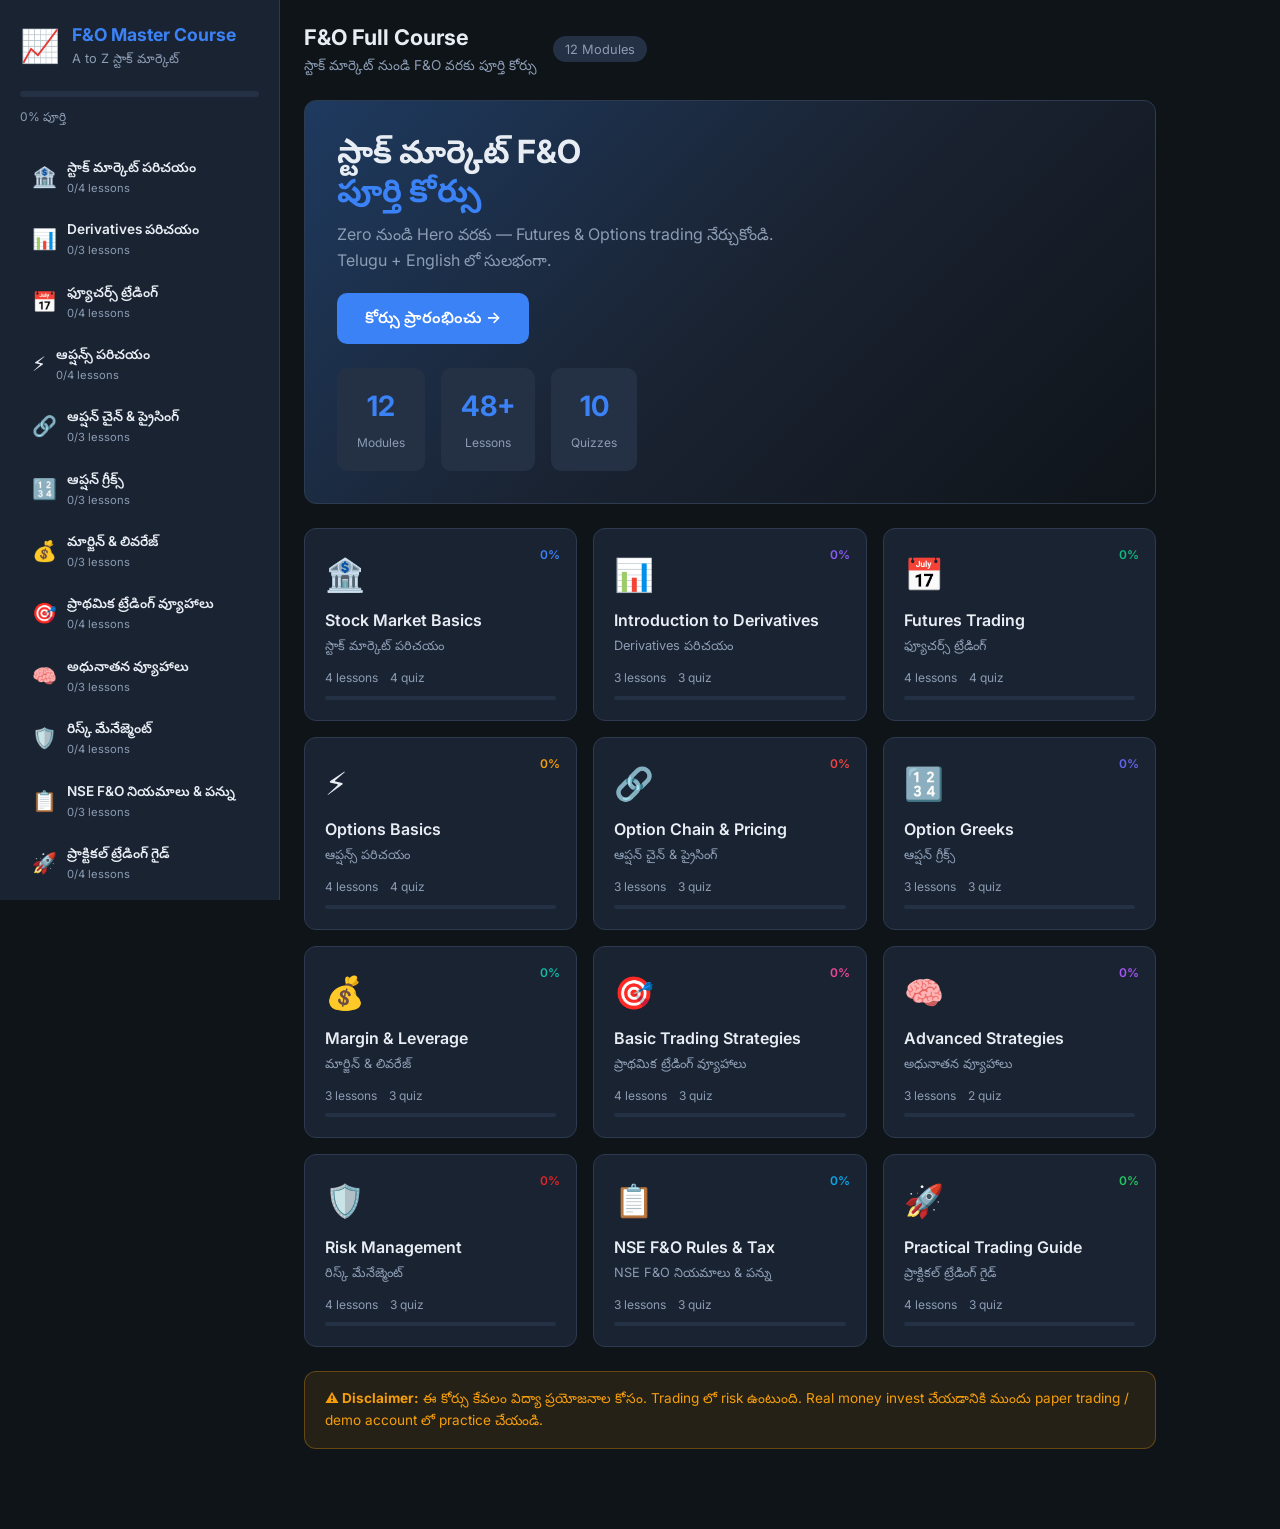
==== apps/fno-course/index.html @ 85c2aa87 "Add F&O stock market full course app (Telugu + English) Comprehensive Futures & Options learning pla" ====
<!DOCTYPE html>
<html lang="te">
<head>
  <meta charset="UTF-8">
  <meta name="viewport" content="width=device-width, initial-scale=1.0">
  <title>F&O Full Course | స్టాక్ మార్కెట్ ఫ్యూచర్స్ & ఆప్షన్స్</title>
  <link rel="stylesheet" href="css/style.css">
  <link rel="preconnect" href="https://fonts.googleapis.com">
  <link rel="preconnect" href="https://fonts.gstatic.com" crossorigin>
  <link href="https://fonts.googleapis.com/css2?family=Inter:wght@400;500;600;700&family=Noto+Sans+Telugu:wght@400;600;700&display=swap" rel="stylesheet">
</head>
<body>
  <div class="app">
    <aside class="sidebar" id="sidebar">
      <div class="sidebar__header">
        <span class="sidebar__logo">📈</span>
        <div>
          <h1 class="sidebar__title">F&O Master Course</h1>
          <p class="sidebar__sub">A to Z స్టాక్ మార్కెట్</p>
        </div>
      </div>
      <div class="sidebar__progress">
        <div class="progress-bar">
          <div class="progress-bar__fill" id="overallProgress"></div>
        </div>
        <span class="progress-text" id="progressText">0% పూర్తి</span>
      </div>
      <nav class="module-list" id="moduleList"></nav>
    </aside>

    <main class="content">
      <header class="content__header">
        <button class="menu-btn" id="menuBtn" type="button" aria-label="Toggle menu">☰</button>
        <div class="content__header-info">
          <h2 id="moduleTitle">F&O Full Course</h2>
          <p id="moduleSubtitle">స్టాక్ మార్కెట్ నుండి F&O వరకు పూర్తి కోర్సు</p>
        </div>
        <div class="header-stats">
          <span class="badge" id="lessonBadge">12 Modules</span>
        </div>
      </header>

      <!-- Dashboard -->
      <section class="view active" id="dashboardView">
        <div class="hero">
          <div class="hero__content">
            <h2>స్టాక్ మార్కెట్ F&O<br><span>పూర్తి కోర్సు</span></h2>
            <p>Zero నుండి Hero వరకు — Futures & Options trading నేర్చుకోండి. Telugu + English లో సులభంగా.</p>
            <button class="btn btn--primary btn--large" id="startCourseBtn" type="button">కోర్సు ప్రారంభించు →</button>
          </div>
          <div class="hero__stats">
            <div class="stat-card">
              <span class="stat-card__num">12</span>
              <span class="stat-card__label">Modules</span>
            </div>
            <div class="stat-card">
              <span class="stat-card__num">48+</span>
              <span class="stat-card__label">Lessons</span>
            </div>
            <div class="stat-card">
              <span class="stat-card__num">10</span>
              <span class="stat-card__label">Quizzes</span>
            </div>
          </div>
        </div>

        <div class="module-grid" id="moduleGrid"></div>

        <div class="disclaimer">
          <strong>⚠️ Disclaimer:</strong> ఈ కోర్సు కేవలం విద్యా ప్రయోజనాల కోసం. Trading లో risk ఉంటుంది. Real money invest చేయడానికి ముందు paper trading / demo account లో practice చేయండి.
        </div>
      </section>

      <!-- Lesson View -->
      <section class="view" id="lessonView" hidden>
        <div class="lesson-nav">
          <button class="btn btn--ghost" id="backToModules" type="button">← Modules</button>
          <div class="lesson-tabs" id="lessonTabs"></div>
        </div>
        <article class="lesson-card" id="lessonCard">
          <div class="lesson-card__header">
            <span class="lesson-card__module" id="lessonModuleLabel"></span>
            <h3 id="lessonTitle"></h3>
          </div>
          <div class="lesson-card__body" id="lessonBody"></div>
          <div class="lesson-card__keypoints" id="lessonKeypoints"></div>
          <div class="lesson-card__example" id="lessonExample" hidden></div>
          <div class="lesson-card__footer">
            <button class="btn btn--ghost" id="prevLessonBtn" type="button">← మునుపటి</button>
            <button class="btn btn--success" id="completeLessonBtn" type="button">✓ పూర్తయింది</button>
            <button class="btn btn--primary" id="nextLessonBtn" type="button">తదుపరి →</button>
          </div>
        </article>
      </section>

      <!-- Quiz View -->
      <section class="view" id="quizView" hidden>
        <div class="quiz-header">
          <button class="btn btn--ghost" id="backFromQuiz" type="button">← Back</button>
          <h3 id="quizTitle">Module Quiz</h3>
        </div>
        <div class="quiz-container" id="quizContainer"></div>
      </section>

      <!-- Glossary View -->
      <section class="view" id="glossaryView" hidden>
        <h3 class="section-title">📖 F&O Glossary — పదకోశం</h3>
        <div class="glossary-search">
          <input type="search" id="glossarySearch" placeholder="పదం వెతకండి... (e.g. strike, premium, margin)">
        </div>
        <div class="glossary-list" id="glossaryList"></div>
      </section>
    </main>

    <nav class="bottom-nav">
      <button class="bottom-nav__item active" data-view="dashboard" type="button">
        <span>🏠</span><span>Home</span>
      </button>
      <button class="bottom-nav__item" data-view="lesson" type="button">
        <span>📚</span><span>Learn</span>
      </button>
      <button class="bottom-nav__item" data-view="glossary" type="button">
        <span>📖</span><span>Glossary</span>
      </button>
    </nav>
  </div>

  <script src="js/course-data.js"></script>
  <script src="js/app.js"></script>
</body>
</html>
---- apps/fno-course/css/style.css ----
*,
*::before,
*::after {
  box-sizing: border-box;
  margin: 0;
  padding: 0;
}

:root {
  --bg: #0f1419;
  --surface: #1a2332;
  --surface-2: #243044;
  --border: #2d3a4f;
  --text: #e8edf4;
  --text-muted: #8b9cb3;
  --primary: #3b82f6;
  --primary-dark: #2563eb;
  --success: #22c55e;
  --error: #ef4444;
  --warning: #f59e0b;
  --radius: 12px;
  --font: "Inter", "Noto Sans Telugu", system-ui, sans-serif;
}

html {
  font-size: 16px;
}

body {
  font-family: var(--font);
  background: var(--bg);
  color: var(--text);
  line-height: 1.6;
  min-height: 100vh;
}

.app {
  display: flex;
  min-height: 100vh;
}

/* Sidebar */
.sidebar {
  width: 280px;
  background: var(--surface);
  border-right: 1px solid var(--border);
  padding: 1.25rem;
  display: flex;
  flex-direction: column;
  position: fixed;
  top: 0;
  left: 0;
  bottom: 0;
  z-index: 100;
  overflow-y: auto;
  transition: transform 0.3s ease;
}

.sidebar__header {
  display: flex;
  align-items: center;
  gap: 0.75rem;
  margin-bottom: 1.25rem;
}

.sidebar__logo {
  font-size: 2rem;
}

.sidebar__title {
  font-size: 1.1rem;
  font-weight: 700;
  color: var(--primary);
}

.sidebar__sub {
  font-size: 0.8rem;
  color: var(--text-muted);
}

.sidebar__progress {
  margin-bottom: 1.25rem;
}

.progress-bar {
  height: 6px;
  background: var(--surface-2);
  border-radius: 3px;
  overflow: hidden;
  margin-bottom: 0.35rem;
}

.progress-bar__fill {
  height: 100%;
  background: linear-gradient(90deg, var(--primary), var(--success));
  border-radius: 3px;
  transition: width 0.4s ease;
  width: 0%;
}

.progress-text {
  font-size: 0.75rem;
  color: var(--text-muted);
}

.module-list {
  display: flex;
  flex-direction: column;
  gap: 0.35rem;
  flex: 1;
}

.module-item {
  display: flex;
  align-items: center;
  gap: 0.6rem;
  padding: 0.65rem 0.75rem;
  border: none;
  border-radius: 10px;
  background: transparent;
  color: var(--text);
  font-family: var(--font);
  font-size: 0.85rem;
  cursor: pointer;
  text-align: left;
  transition: background 0.2s;
  width: 100%;
}

.module-item:hover {
  background: var(--surface-2);
}

.module-item.complete {
  border-left: 3px solid var(--success);
}

.module-item__icon {
  font-size: 1.25rem;
}

.module-item__info {
  flex: 1;
  min-width: 0;
}

.module-item__title {
  display: block;
  font-weight: 600;
  white-space: nowrap;
  overflow: hidden;
  text-overflow: ellipsis;
}

.module-item__progress {
  font-size: 0.7rem;
  color: var(--text-muted);
}

.module-item__check {
  color: var(--success);
  font-weight: 700;
}

/* Content */
.content {
  flex: 1;
  margin-left: 280px;
  padding: 1.25rem 1.5rem 5rem;
  max-width: 900px;
}

.content__header {
  display: flex;
  align-items: center;
  gap: 1rem;
  margin-bottom: 1.5rem;
  flex-wrap: wrap;
}

.menu-btn {
  display: none;
  background: var(--surface);
  border: 1px solid var(--border);
  color: var(--text);
  padding: 0.5rem 0.75rem;
  border-radius: 8px;
  font-size: 1.2rem;
  cursor: pointer;
}

.content__header-info h2 {
  font-size: 1.35rem;
  font-weight: 700;
}

.content__header-info p {
  font-size: 0.85rem;
  color: var(--text-muted);
}

.badge {
  background: var(--surface-2);
  padding: 0.35rem 0.75rem;
  border-radius: 20px;
  font-size: 0.8rem;
  color: var(--text-muted);
}

/* Hero */
.hero {
  background: linear-gradient(135deg, #1e3a5f 0%, #1a2332 50%, #0f1419 100%);
  border: 1px solid var(--border);
  border-radius: var(--radius);
  padding: 2rem;
  margin-bottom: 1.5rem;
  display: flex;
  justify-content: space-between;
  align-items: center;
  flex-wrap: wrap;
  gap: 1.5rem;
}

.hero__content h2 {
  font-size: 2rem;
  font-weight: 700;
  line-height: 1.2;
  margin-bottom: 0.75rem;
}

.hero__content h2 span {
  color: var(--primary);
}

.hero__content p {
  color: var(--text-muted);
  margin-bottom: 1.25rem;
  max-width: 480px;
}

.hero__stats {
  display: flex;
  gap: 1rem;
}

.stat-card {
  background: var(--surface-2);
  padding: 1rem 1.25rem;
  border-radius: 10px;
  text-align: center;
  min-width: 80px;
}

.stat-card__num {
  display: block;
  font-size: 1.75rem;
  font-weight: 700;
  color: var(--primary);
}

.stat-card__label {
  font-size: 0.75rem;
  color: var(--text-muted);
}

/* Module Grid */
.module-grid {
  display: grid;
  grid-template-columns: repeat(auto-fill, minmax(240px, 1fr));
  gap: 1rem;
  margin-bottom: 1.5rem;
}

.module-card {
  background: var(--surface);
  border: 1px solid var(--border);
  border-radius: var(--radius);
  padding: 1.25rem;
  cursor: pointer;
  transition: transform 0.2s, border-color 0.2s;
  position: relative;
}

.module-card:hover {
  transform: translateY(-3px);
  border-color: var(--mod-color, var(--primary));
}

.module-card__icon {
  font-size: 2rem;
  margin-bottom: 0.5rem;
}

.module-card h3 {
  font-size: 1rem;
  font-weight: 600;
  margin-bottom: 0.15rem;
}

.module-card__te {
  font-size: 0.8rem;
  color: var(--text-muted);
  margin-bottom: 0.75rem;
}

.module-card__meta {
  display: flex;
  gap: 0.75rem;
  font-size: 0.75rem;
  color: var(--text-muted);
  margin-bottom: 0.5rem;
}

.module-card__bar {
  height: 4px;
  background: var(--surface-2);
  border-radius: 2px;
  overflow: hidden;
}

.module-card__fill {
  height: 100%;
  background: var(--mod-color, var(--primary));
  border-radius: 2px;
}

.module-card__pct {
  position: absolute;
  top: 1rem;
  right: 1rem;
  font-size: 0.75rem;
  font-weight: 600;
  color: var(--mod-color, var(--primary));
}

/* Disclaimer */
.disclaimer {
  background: rgba(245, 158, 11, 0.1);
  border: 1px solid rgba(245, 158, 11, 0.3);
  border-radius: var(--radius);
  padding: 1rem 1.25rem;
  font-size: 0.85rem;
  color: var(--warning);
}

/* Lesson */
.lesson-nav {
  display: flex;
  align-items: center;
  gap: 1rem;
  margin-bottom: 1rem;
  flex-wrap: wrap;
}

.lesson-tabs {
  display: flex;
  gap: 0.35rem;
  flex-wrap: wrap;
}

.lesson-tab {
  width: 32px;
  height: 32px;
  border: 1px solid var(--border);
  border-radius: 8px;
  background: var(--surface);
  color: var(--text-muted);
  font-family: var(--font);
  font-size: 0.8rem;
  font-weight: 600;
  cursor: pointer;
  transition: all 0.2s;
}

.lesson-tab.active {
  background: var(--primary);
  border-color: var(--primary);
  color: white;
}

.lesson-tab.done {
  border-color: var(--success);
  color: var(--success);
}

.lesson-card {
  background: var(--surface);
  border: 1px solid var(--border);
  border-radius: var(--radius);
  padding: 1.5rem;
}

.lesson-card__header {
  margin-bottom: 1.25rem;
  padding-bottom: 1rem;
  border-bottom: 1px solid var(--border);
}

.lesson-card__module {
  font-size: 0.8rem;
  color: var(--primary);
  font-weight: 600;
}

.lesson-card__header h3 {
  font-size: 1.25rem;
  margin-top: 0.25rem;
}

.lesson-card__body {
  font-size: 0.95rem;
  margin-bottom: 1.25rem;
}

.lesson-card__body p {
  margin-bottom: 0.75rem;
}

.lesson-card__body ul {
  margin: 0.5rem 0 0.75rem 1.25rem;
}

.lesson-card__body li {
  margin-bottom: 0.35rem;
}

.compare-table {
  width: 100%;
  border-collapse: collapse;
  margin: 0.75rem 0;
  font-size: 0.9rem;
}

.compare-table th,
.compare-table td {
  border: 1px solid var(--border);
  padding: 0.5rem 0.75rem;
  text-align: left;
}

.compare-table th {
  background: var(--surface-2);
  font-weight: 600;
}

.lesson-card__keypoints {
  background: var(--surface-2);
  border-radius: 10px;
  padding: 1rem 1.25rem;
  margin-bottom: 1rem;
}

.lesson-card__keypoints h4 {
  font-size: 0.9rem;
  margin-bottom: 0.5rem;
  color: var(--primary);
}

.lesson-card__keypoints ul {
  list-style: none;
  padding: 0;
}

.lesson-card__keypoints li {
  padding: 0.3rem 0;
  padding-left: 1.25rem;
  position: relative;
  font-size: 0.9rem;
}

.lesson-card__keypoints li::before {
  content: "→";
  position: absolute;
  left: 0;
  color: var(--success);
}

.lesson-card__example {
  background: rgba(59, 130, 246, 0.1);
  border-left: 3px solid var(--primary);
  border-radius: 0 10px 10px 0;
  padding: 1rem 1.25rem;
  margin-bottom: 1rem;
}

.lesson-card__example h4 {
  font-size: 0.9rem;
  margin-bottom: 0.35rem;
  color: var(--primary);
}

.lesson-card__example p {
  font-size: 0.9rem;
  color: var(--text-muted);
}

.lesson-card__footer {
  display: flex;
  justify-content: space-between;
  gap: 0.75rem;
  flex-wrap: wrap;
  padding-top: 1rem;
  border-top: 1px solid var(--border);
}

/* Quiz */
.quiz-header {
  display: flex;
  align-items: center;
  gap: 1rem;
  margin-bottom: 1.25rem;
}

.quiz-header h3 {
  font-size: 1.15rem;
}

.quiz-container {
  background: var(--surface);
  border: 1px solid var(--border);
  border-radius: var(--radius);
  padding: 1.5rem;
}

.quiz-q__num {
  font-size: 0.8rem;
  color: var(--text-muted);
}

.quiz-q h4 {
  font-size: 1.1rem;
  margin: 0.5rem 0 1rem;
}

.quiz-q__options {
  display: flex;
  flex-direction: column;
  gap: 0.5rem;
}

.quiz-q__option {
  padding: 0.85rem 1rem;
  border: 1px solid var(--border);
  border-radius: 10px;
  background: var(--surface-2);
  color: var(--text);
  font-family: var(--font);
  font-size: 0.95rem;
  cursor: pointer;
  text-align: left;
  transition: all 0.2s;
}

.quiz-q__option:hover:not(:disabled) {
  border-color: var(--primary);
  background: rgba(59, 130, 246, 0.1);
}

.quiz-q__option.correct {
  border-color: var(--success);
  background: rgba(34, 197, 94, 0.15);
}

.quiz-q__option.wrong {
  border-color: var(--error);
  background: rgba(239, 68, 68, 0.15);
}

.quiz-q__option:disabled {
  cursor: default;
}

.quiz-q__feedback {
  margin-top: 1rem;
  padding: 0.75rem;
  border-radius: 8px;
  font-weight: 600;
}

.quiz-q__feedback.success {
  background: rgba(34, 197, 94, 0.15);
  color: var(--success);
}

.quiz-q__feedback.error {
  background: rgba(239, 68, 68, 0.15);
  color: var(--error);
}

.quiz-result {
  text-align: center;
  padding: 2rem;
}

.quiz-result__score {
  font-size: 4rem;
  font-weight: 700;
  color: var(--primary);
  margin-bottom: 0.5rem;
}

.quiz-result h3 {
  margin-bottom: 0.5rem;
}

.quiz-result p {
  color: var(--text-muted);
  margin-bottom: 1.5rem;
}

/* Glossary */
.section-title {
  font-size: 1.25rem;
  margin-bottom: 1rem;
}

.glossary-search {
  margin-bottom: 1rem;
}

.glossary-search input {
  width: 100%;
  padding: 0.75rem 1rem;
  border: 1px solid var(--border);
  border-radius: 10px;
  background: var(--surface);
  color: var(--text);
  font-family: var(--font);
  font-size: 0.95rem;
}

.glossary-search input:focus {
  outline: none;
  border-color: var(--primary);
}

.glossary-list {
  display: flex;
  flex-direction: column;
  gap: 0.75rem;
}

.glossary-item {
  background: var(--surface);
  border: 1px solid var(--border);
  border-radius: 10px;
  padding: 1rem 1.25rem;
}

.glossary-item__term {
  display: flex;
  align-items: baseline;
  gap: 0.5rem;
  margin-bottom: 0.25rem;
}

.glossary-item__term strong {
  color: var(--primary);
  font-size: 1rem;
}

.glossary-item__term span {
  font-size: 0.85rem;
  color: var(--text-muted);
}

.glossary-item__te {
  font-size: 0.85rem;
  color: var(--warning);
  margin-bottom: 0.25rem;
}

.glossary-item__def {
  font-size: 0.9rem;
  color: var(--text-muted);
}

.empty {
  text-align: center;
  color: var(--text-muted);
  padding: 2rem;
}

/* Buttons */
.btn {
  display: inline-flex;
  align-items: center;
  gap: 0.4rem;
  padding: 0.65rem 1.1rem;
  border: none;
  border-radius: 10px;
  font-family: var(--font);
  font-size: 0.9rem;
  font-weight: 600;
  cursor: pointer;
  transition: all 0.2s;
}

.btn--primary {
  background: var(--primary);
  color: white;
}

.btn--primary:hover {
  background: var(--primary-dark);
}

.btn--success {
  background: var(--success);
  color: white;
}

.btn--ghost {
  background: transparent;
  color: var(--text-muted);
  border: 1px solid var(--border);
}

.btn--ghost:hover {
  background: var(--surface-2);
  color: var(--text);
}

.btn--ghost:disabled {
  opacity: 0.4;
  cursor: default;
}

.btn--large {
  padding: 0.85rem 1.75rem;
  font-size: 1rem;
}

.btn:disabled {
  opacity: 0.6;
  cursor: default;
}

/* Bottom Nav */
.bottom-nav {
  display: none;
  position: fixed;
  bottom: 0;
  left: 0;
  right: 0;
  background: var(--surface);
  border-top: 1px solid var(--border);
  padding: 0.5rem;
  z-index: 50;
}

.bottom-nav__item {
  flex: 1;
  display: flex;
  flex-direction: column;
  align-items: center;
  gap: 0.15rem;
  padding: 0.5rem;
  border: none;
  background: transparent;
  color: var(--text-muted);
  font-family: var(--font);
  font-size: 0.7rem;
  cursor: pointer;
}

.bottom-nav__item span:first-child {
  font-size: 1.25rem;
}

.bottom-nav__item.active {
  color: var(--primary);
}

.view {
  animation: fadeIn 0.3s ease;
}

@keyframes fadeIn {
  from { opacity: 0; transform: translateY(6px); }
  to { opacity: 1; transform: translateY(0); }
}

/* Responsive */
@media (max-width: 768px) {
  .sidebar {
    transform: translateX(-100%);
  }

  .sidebar.open {
    transform: translateX(0);
  }

  .content {
    margin-left: 0;
    padding: 1rem 1rem 5rem;
  }

  .menu-btn {
    display: block;
  }

  .hero {
    flex-direction: column;
    text-align: center;
  }

  .hero__content h2 {
    font-size: 1.5rem;
  }

  .bottom-nav {
    display: flex;
  }

  .lesson-card__footer {
    flex-direction: column;
  }

  .lesson-card__footer .btn {
    width: 100%;
    justify-content: center;
  }
}
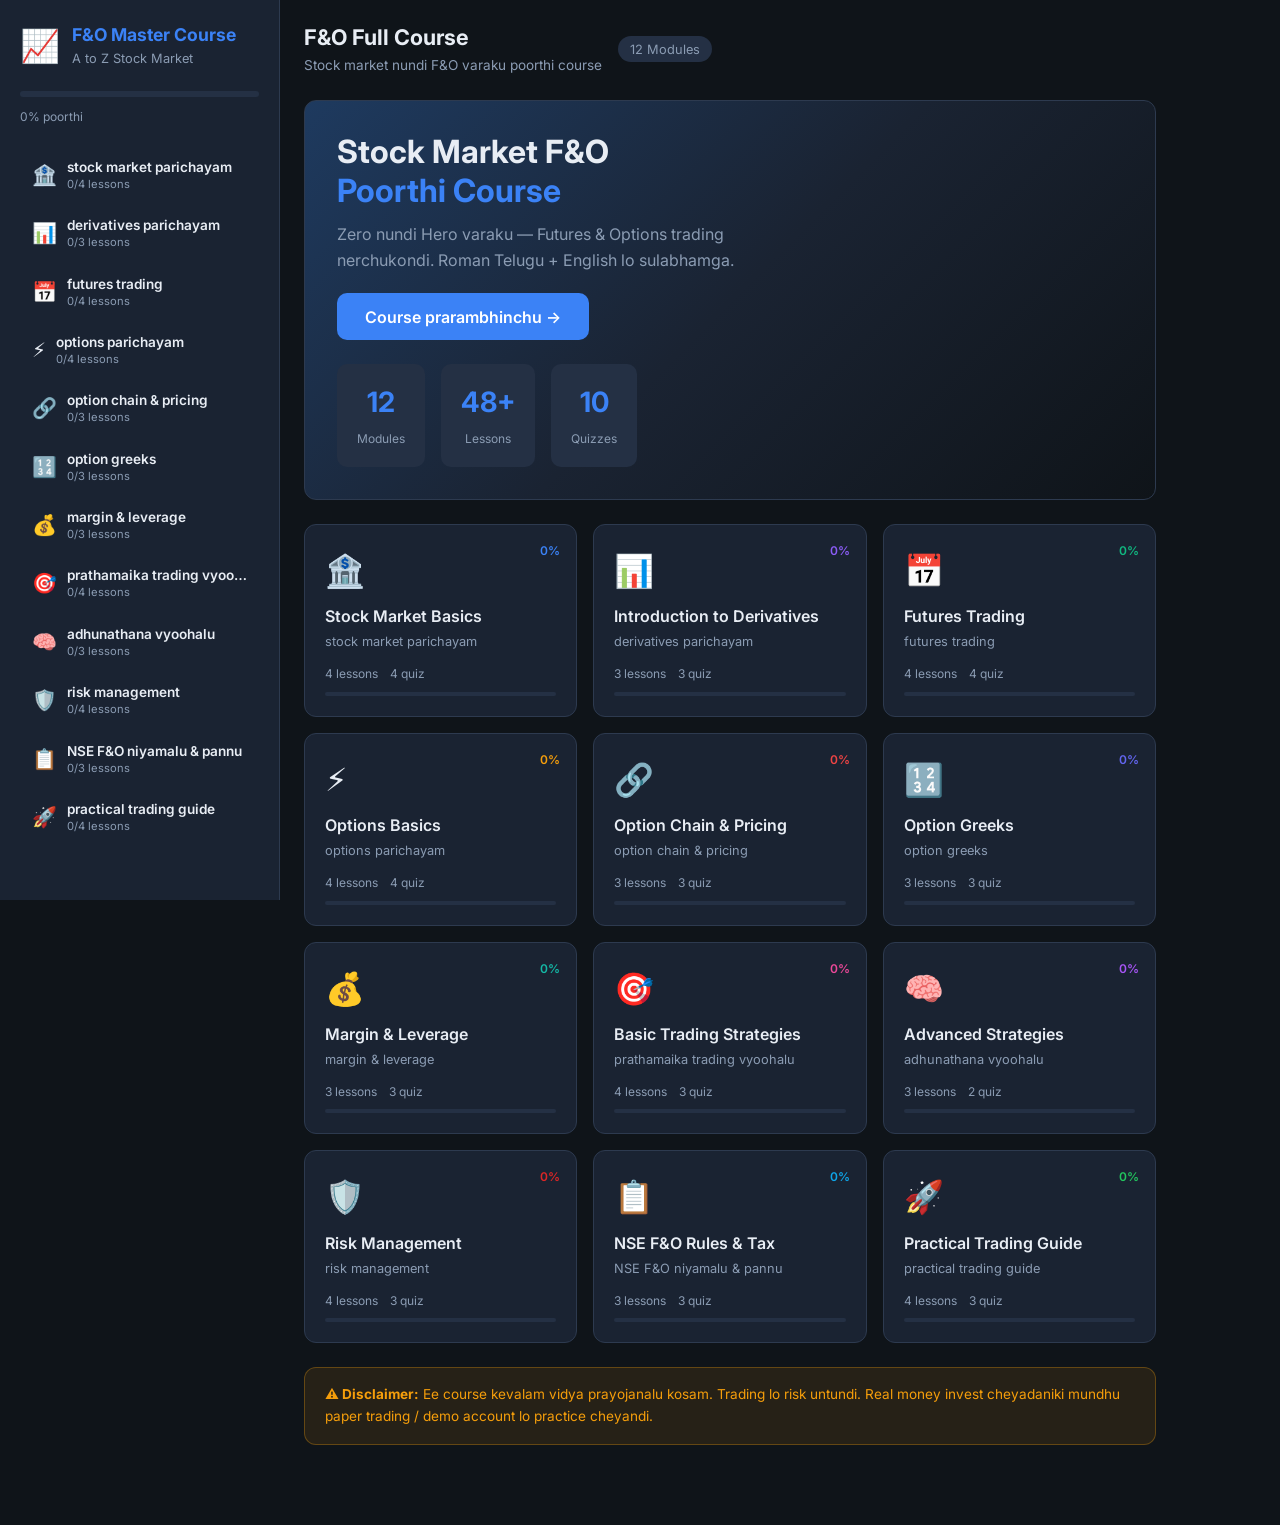
==== commit 7bf201c5: "Add Roman Telugu throughout F&O course app Convert all Telugu script UI and lesson content to Roman " ====
--- a/apps/fno-course/index.html
+++ b/apps/fno-course/index.html
@@ -3,11 +3,11 @@
 <head>
   <meta charset="UTF-8">
   <meta name="viewport" content="width=device-width, initial-scale=1.0">
-  <title>F&O Full Course | స్టాక్ మార్కెట్ ఫ్యూచర్స్ & ఆప్షన్స్</title>
+  <title>F&O Full Course | Stock Market Futures & Options</title>
   <link rel="stylesheet" href="css/style.css">
   <link rel="preconnect" href="https://fonts.googleapis.com">
   <link rel="preconnect" href="https://fonts.gstatic.com" crossorigin>
-  <link href="https://fonts.googleapis.com/css2?family=Inter:wght@400;500;600;700&family=Noto+Sans+Telugu:wght@400;600;700&display=swap" rel="stylesheet">
+  <link href="https://fonts.googleapis.com/css2?family=Inter:wght@400;500;600;700&display=swap" rel="stylesheet">
 </head>
 <body>
   <div class="app">
@@ -16,14 +16,14 @@
         <span class="sidebar__logo">📈</span>
         <div>
           <h1 class="sidebar__title">F&O Master Course</h1>
-          <p class="sidebar__sub">A to Z స్టాక్ మార్కెట్</p>
+          <p class="sidebar__sub">A to Z Stock Market</p>
         </div>
       </div>
       <div class="sidebar__progress">
         <div class="progress-bar">
           <div class="progress-bar__fill" id="overallProgress"></div>
         </div>
-        <span class="progress-text" id="progressText">0% పూర్తి</span>
+        <span class="progress-text" id="progressText">0% poorthi</span>
       </div>
       <nav class="module-list" id="moduleList"></nav>
     </aside>
@@ -33,20 +33,19 @@
         <button class="menu-btn" id="menuBtn" type="button" aria-label="Toggle menu">☰</button>
         <div class="content__header-info">
           <h2 id="moduleTitle">F&O Full Course</h2>
-          <p id="moduleSubtitle">స్టాక్ మార్కెట్ నుండి F&O వరకు పూర్తి కోర్సు</p>
+          <p id="moduleSubtitle">Stock market nundi F&O varaku poorthi course</p>
         </div>
         <div class="header-stats">
           <span class="badge" id="lessonBadge">12 Modules</span>
         </div>
       </header>
 
-      <!-- Dashboard -->
       <section class="view active" id="dashboardView">
         <div class="hero">
           <div class="hero__content">
-            <h2>స్టాక్ మార్కెట్ F&O<br><span>పూర్తి కోర్సు</span></h2>
-            <p>Zero నుండి Hero వరకు — Futures & Options trading నేర్చుకోండి. Telugu + English లో సులభంగా.</p>
-            <button class="btn btn--primary btn--large" id="startCourseBtn" type="button">కోర్సు ప్రారంభించు →</button>
+            <h2>Stock Market F&O<br><span>Poorthi Course</span></h2>
+            <p>Zero nundi Hero varaku — Futures & Options trading nerchukondi. Roman Telugu + English lo sulabhamga.</p>
+            <button class="btn btn--primary btn--large" id="startCourseBtn" type="button">Course prarambhinchu →</button>
           </div>
           <div class="hero__stats">
             <div class="stat-card">
@@ -67,11 +66,10 @@
         <div class="module-grid" id="moduleGrid"></div>
 
         <div class="disclaimer">
-          <strong>⚠️ Disclaimer:</strong> ఈ కోర్సు కేవలం విద్యా ప్రయోజనాల కోసం. Trading లో risk ఉంటుంది. Real money invest చేయడానికి ముందు paper trading / demo account లో practice చేయండి.
+          <strong>⚠️ Disclaimer:</strong> Ee course kevalam vidya prayojanalu kosam. Trading lo risk untundi. Real money invest cheyadaniki mundhu paper trading / demo account lo practice cheyandi.
         </div>
       </section>
 
-      <!-- Lesson View -->
       <section class="view" id="lessonView" hidden>
         <div class="lesson-nav">
           <button class="btn btn--ghost" id="backToModules" type="button">← Modules</button>
@@ -86,14 +84,13 @@
           <div class="lesson-card__keypoints" id="lessonKeypoints"></div>
           <div class="lesson-card__example" id="lessonExample" hidden></div>
           <div class="lesson-card__footer">
-            <button class="btn btn--ghost" id="prevLessonBtn" type="button">← మునుపటి</button>
-            <button class="btn btn--success" id="completeLessonBtn" type="button">✓ పూర్తయింది</button>
-            <button class="btn btn--primary" id="nextLessonBtn" type="button">తదుపరి →</button>
+            <button class="btn btn--ghost" id="prevLessonBtn" type="button">← Munupati</button>
+            <button class="btn btn--success" id="completeLessonBtn" type="button">✓ Poorthayindi</button>
+            <button class="btn btn--primary" id="nextLessonBtn" type="button">Tharuvata →</button>
           </div>
         </article>
       </section>
 
-      <!-- Quiz View -->
       <section class="view" id="quizView" hidden>
         <div class="quiz-header">
           <button class="btn btn--ghost" id="backFromQuiz" type="button">← Back</button>
@@ -102,11 +99,10 @@
         <div class="quiz-container" id="quizContainer"></div>
       </section>
 
-      <!-- Glossary View -->
       <section class="view" id="glossaryView" hidden>
-        <h3 class="section-title">📖 F&O Glossary — పదకోశం</h3>
+        <h3 class="section-title">📖 F&O Glossary — Padakosham</h3>
         <div class="glossary-search">
-          <input type="search" id="glossarySearch" placeholder="పదం వెతకండి... (e.g. strike, premium, margin)">
+          <input type="search" id="glossarySearch" placeholder="Padam vetakandi... (e.g. strike, premium, margin)">
         </div>
         <div class="glossary-list" id="glossaryList"></div>
       </section>
@@ -125,6 +121,7 @@
     </nav>
   </div>
 
+  <script src="js/ui.js"></script>
   <script src="js/course-data.js"></script>
   <script src="js/app.js"></script>
 </body>
--- a/apps/fno-course/css/style.css
+++ b/apps/fno-course/css/style.css
@@ -410,6 +410,18 @@
 .lesson-card__body {
   font-size: 0.95rem;
   margin-bottom: 1.25rem;
+  line-height: 1.75;
+}
+
+.lesson-card__roman-badge {
+  display: inline-block;
+  background: rgba(59, 130, 246, 0.15);
+  color: var(--primary);
+  font-size: 0.75rem;
+  font-weight: 600;
+  padding: 0.25rem 0.6rem;
+  border-radius: 6px;
+  margin-bottom: 0.75rem;
 }
 
 .lesson-card__body p {
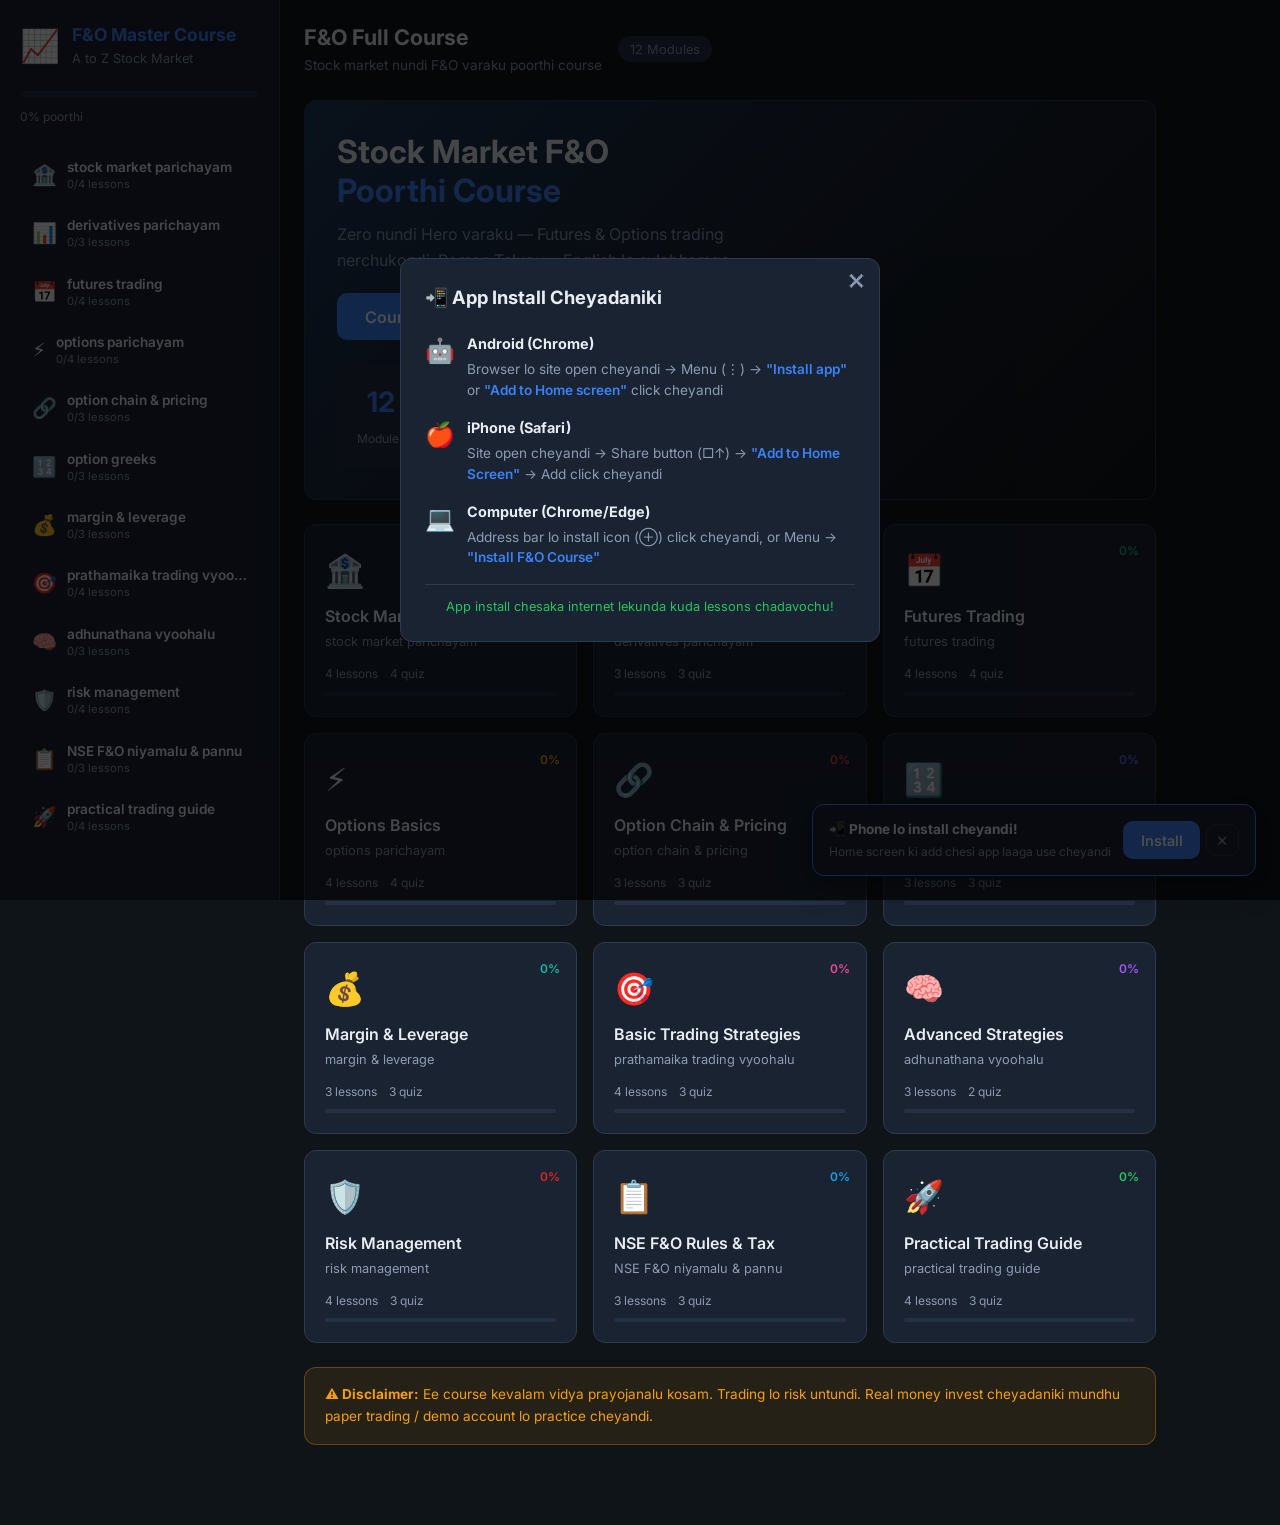
==== commit 5833a1e8: "Make F&O course installable as PWA on phone and desktop Add manifest, service worker, app icons, ins" ====
--- a/apps/fno-course/index.html
+++ b/apps/fno-course/index.html
@@ -2,8 +2,17 @@
 <html lang="te">
 <head>
   <meta charset="UTF-8">
-  <meta name="viewport" content="width=device-width, initial-scale=1.0">
+  <meta name="viewport" content="width=device-width, initial-scale=1.0, viewport-fit=cover">
+  <meta name="theme-color" content="#3b82f6">
+  <meta name="description" content="Stock Market F&O full course — Roman Telugu + English. Install on phone or desktop.">
+  <meta name="mobile-web-app-capable" content="yes">
+  <meta name="apple-mobile-web-app-capable" content="yes">
+  <meta name="apple-mobile-web-app-status-bar-style" content="black-translucent">
+  <meta name="apple-mobile-web-app-title" content="F&O Course">
   <title>F&O Full Course | Stock Market Futures & Options</title>
+  <link rel="manifest" href="manifest.json">
+  <link rel="icon" type="image/png" sizes="192x192" href="icons/icon-192.png">
+  <link rel="apple-touch-icon" href="icons/apple-touch-icon.png">
   <link rel="stylesheet" href="css/style.css">
   <link rel="preconnect" href="https://fonts.googleapis.com">
   <link rel="preconnect" href="https://fonts.gstatic.com" crossorigin>
@@ -45,7 +54,10 @@
           <div class="hero__content">
             <h2>Stock Market F&O<br><span>Poorthi Course</span></h2>
             <p>Zero nundi Hero varaku — Futures & Options trading nerchukondi. Roman Telugu + English lo sulabhamga.</p>
-            <button class="btn btn--primary btn--large" id="startCourseBtn" type="button">Course prarambhinchu →</button>
+            <div class="hero__actions">
+              <button class="btn btn--primary btn--large" id="startCourseBtn" type="button">Course prarambhinchu →</button>
+              <button class="btn btn--install btn--large" id="installAppBtn" type="button">📲 App Install Cheyandi</button>
+            </div>
           </div>
           <div class="hero__stats">
             <div class="stat-card">
@@ -121,8 +133,51 @@
     </nav>
   </div>
 
+  <div class="install-banner" id="installBanner" hidden>
+    <div class="install-banner__text">
+      <strong>📲 Phone lo install cheyandi!</strong>
+      <span>Home screen ki add chesi app laaga use cheyandi</span>
+    </div>
+    <div class="install-banner__actions">
+      <button class="btn btn--primary" id="installBannerBtn" type="button">Install</button>
+      <button class="btn btn--ghost install-banner__close" id="installBannerClose" type="button">✕</button>
+    </div>
+  </div>
+
+  <div class="install-modal" id="installModal" hidden>
+    <div class="install-modal__card">
+      <button class="install-modal__close" id="closeInstallModal" type="button">✕</button>
+      <h3>📲 App Install Cheyadaniki</h3>
+      <div class="install-steps">
+        <div class="install-step">
+          <span class="install-step__icon">🤖</span>
+          <div>
+            <strong>Android (Chrome)</strong>
+            <p>Browser lo site open cheyandi → Menu (⋮) → <em>"Install app"</em> or <em>"Add to Home screen"</em> click cheyandi</p>
+          </div>
+        </div>
+        <div class="install-step">
+          <span class="install-step__icon">🍎</span>
+          <div>
+            <strong>iPhone (Safari)</strong>
+            <p>Site open cheyandi → Share button (□↑) → <em>"Add to Home Screen"</em> → Add click cheyandi</p>
+          </div>
+        </div>
+        <div class="install-step">
+          <span class="install-step__icon">💻</span>
+          <div>
+            <strong>Computer (Chrome/Edge)</strong>
+            <p>Address bar lo install icon (⊕) click cheyandi, or Menu → <em>"Install F&O Course"</em></p>
+          </div>
+        </div>
+      </div>
+      <p class="install-note">App install chesaka internet lekunda kuda lessons chadavochu!</p>
+    </div>
+  </div>
+
   <script src="js/ui.js"></script>
   <script src="js/course-data.js"></script>
   <script src="js/app.js"></script>
+  <script src="js/install.js"></script>
 </body>
 </html>
--- a/apps/fno-course/css/style.css
+++ b/apps/fno-course/css/style.css
@@ -238,6 +238,164 @@
   max-width: 480px;
 }
 
+.hero__actions {
+  display: flex;
+  flex-wrap: wrap;
+  gap: 0.75rem;
+}
+
+.btn--install {
+  background: var(--surface-2);
+  color: var(--text);
+  border: 1px solid var(--border);
+}
+
+.btn--install:hover {
+  border-color: var(--success);
+  color: var(--success);
+}
+
+.install-banner {
+  position: fixed;
+  bottom: 4.5rem;
+  left: 1rem;
+  right: 1rem;
+  max-width: 500px;
+  margin: 0 auto;
+  background: var(--surface);
+  border: 1px solid var(--primary);
+  border-radius: var(--radius);
+  padding: 0.85rem 1rem;
+  display: flex;
+  align-items: center;
+  justify-content: space-between;
+  gap: 0.75rem;
+  box-shadow: 0 8px 32px rgba(0, 0, 0, 0.4);
+  z-index: 200;
+  animation: slideUp 0.4s ease;
+}
+
+@keyframes slideUp {
+  from { transform: translateY(100%); opacity: 0; }
+  to { transform: translateY(0); opacity: 1; }
+}
+
+.install-banner__text {
+  display: flex;
+  flex-direction: column;
+  gap: 0.1rem;
+  font-size: 0.85rem;
+}
+
+.install-banner__text span {
+  color: var(--text-muted);
+  font-size: 0.75rem;
+}
+
+.install-banner__actions {
+  display: flex;
+  align-items: center;
+  gap: 0.35rem;
+  flex-shrink: 0;
+}
+
+.install-banner__close {
+  padding: 0.4rem 0.6rem !important;
+  min-width: auto;
+}
+
+.install-modal {
+  position: fixed;
+  inset: 0;
+  background: rgba(0, 0, 0, 0.7);
+  display: flex;
+  align-items: center;
+  justify-content: center;
+  padding: 1rem;
+  z-index: 300;
+}
+
+.install-modal__card {
+  background: var(--surface);
+  border: 1px solid var(--border);
+  border-radius: var(--radius);
+  padding: 1.5rem;
+  max-width: 480px;
+  width: 100%;
+  position: relative;
+  max-height: 90vh;
+  overflow-y: auto;
+}
+
+.install-modal__close {
+  position: absolute;
+  top: 0.75rem;
+  right: 0.75rem;
+  background: transparent;
+  border: none;
+  color: var(--text-muted);
+  font-size: 1.25rem;
+  cursor: pointer;
+}
+
+.install-modal h3 {
+  margin-bottom: 1.25rem;
+  font-size: 1.15rem;
+}
+
+.install-steps {
+  display: flex;
+  flex-direction: column;
+  gap: 1rem;
+  margin-bottom: 1rem;
+}
+
+.install-step {
+  display: flex;
+  gap: 0.75rem;
+  align-items: flex-start;
+}
+
+.install-step__icon {
+  font-size: 1.5rem;
+  flex-shrink: 0;
+}
+
+.install-step strong {
+  display: block;
+  margin-bottom: 0.25rem;
+  font-size: 0.9rem;
+}
+
+.install-step p {
+  font-size: 0.85rem;
+  color: var(--text-muted);
+  line-height: 1.5;
+}
+
+.install-step em {
+  color: var(--primary);
+  font-style: normal;
+  font-weight: 600;
+}
+
+.install-note {
+  font-size: 0.8rem;
+  color: var(--success);
+  text-align: center;
+  padding-top: 0.75rem;
+  border-top: 1px solid var(--border);
+}
+
+@media (min-width: 769px) {
+  .install-banner {
+    bottom: 1.5rem;
+    left: auto;
+    right: 1.5rem;
+    margin: 0;
+  }
+}
+
 .hero__stats {
   display: flex;
   gap: 1rem;
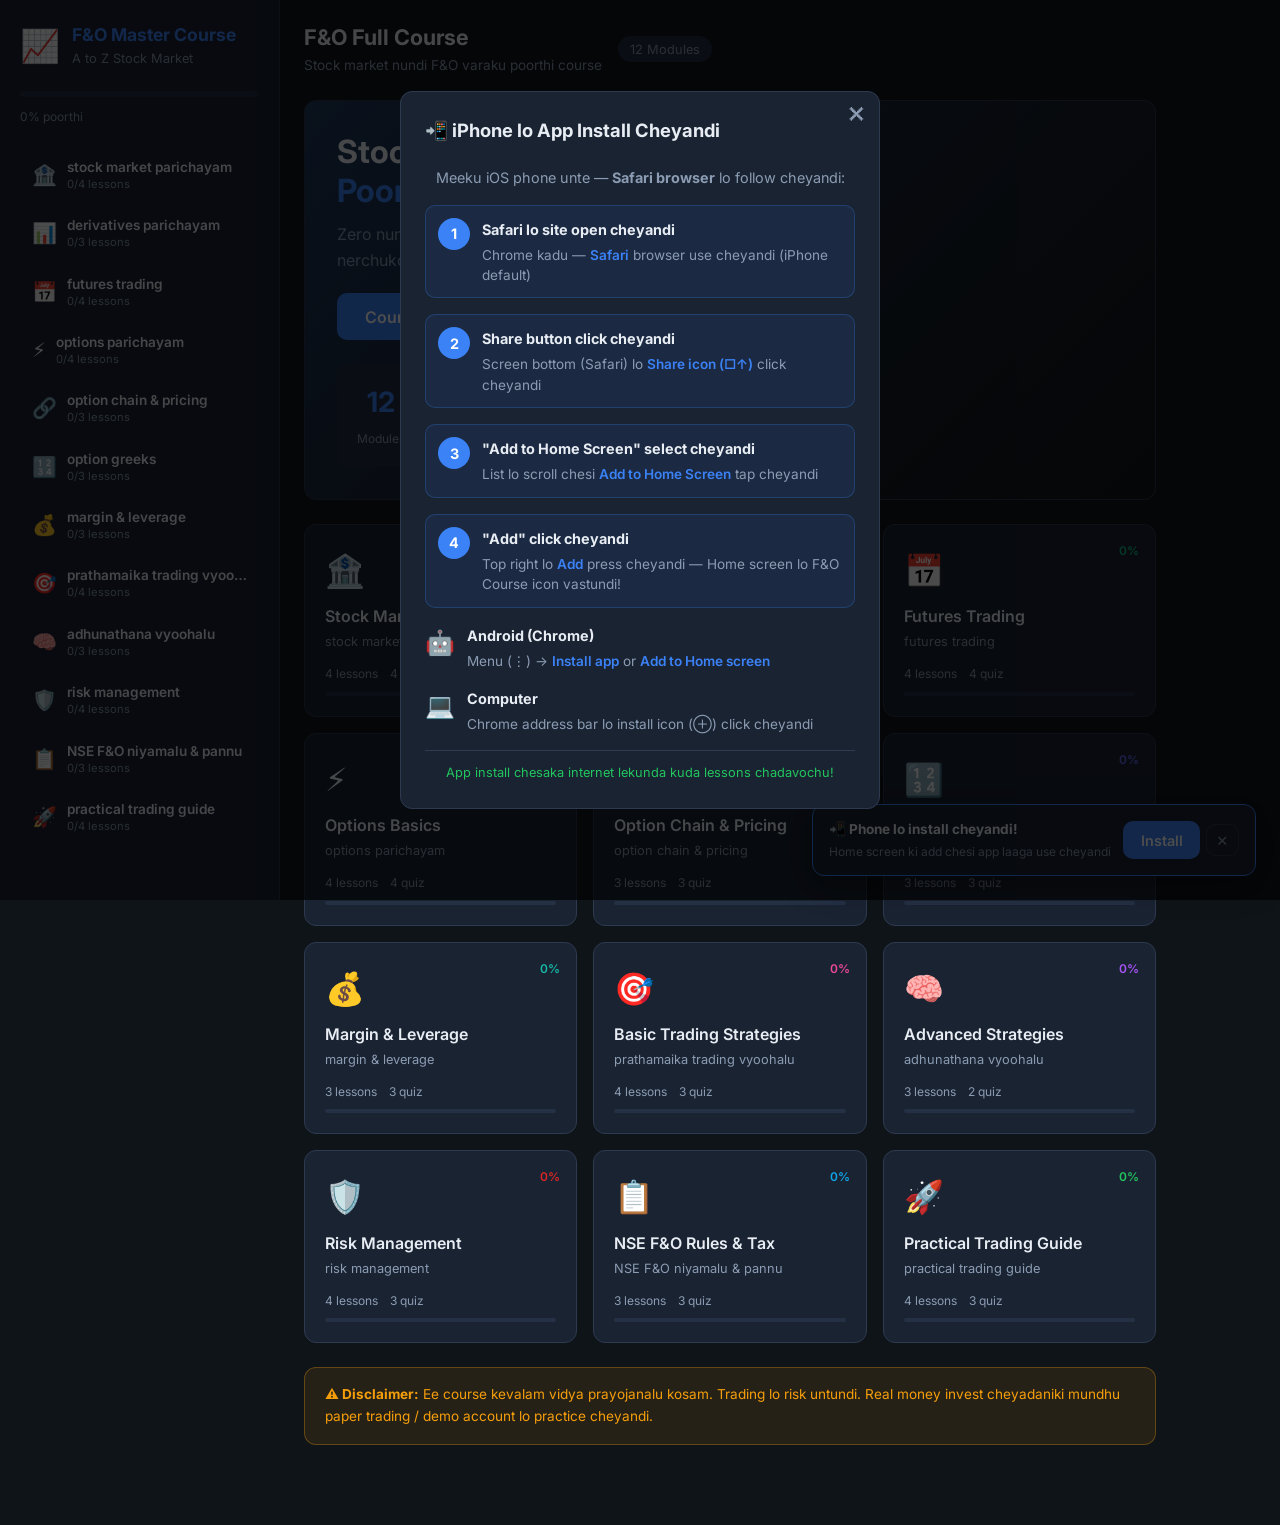
==== commit 1bf61a15: "Deploy F&O app to GitHub Pages and improve iPhone install guide Add GitHub Actions workflow for gh-p" ====
--- a/apps/fno-course/index.html
+++ b/apps/fno-course/index.html
@@ -147,27 +147,49 @@
   <div class="install-modal" id="installModal" hidden>
     <div class="install-modal__card">
       <button class="install-modal__close" id="closeInstallModal" type="button">✕</button>
-      <h3>📲 App Install Cheyadaniki</h3>
+      <h3>📲 iPhone lo App Install Cheyandi</h3>
+      <p class="install-ios-lead">Meeku iOS phone unte — <strong>Safari browser</strong> lo follow cheyandi:</p>
       <div class="install-steps">
+        <div class="install-step install-step--highlight">
+          <span class="install-step__num">1</span>
+          <div>
+            <strong>Safari lo site open cheyandi</strong>
+            <p>Chrome kadu — <em>Safari</em> browser use cheyandi (iPhone default)</p>
+          </div>
+        </div>
+        <div class="install-step install-step--highlight">
+          <span class="install-step__num">2</span>
+          <div>
+            <strong>Share button click cheyandi</strong>
+            <p>Screen bottom (Safari) lo <em>Share icon (□↑)</em> click cheyandi</p>
+          </div>
+        </div>
+        <div class="install-step install-step--highlight">
+          <span class="install-step__num">3</span>
+          <div>
+            <strong>"Add to Home Screen" select cheyandi</strong>
+            <p>List lo scroll chesi <em>Add to Home Screen</em> tap cheyandi</p>
+          </div>
+        </div>
+        <div class="install-step install-step--highlight">
+          <span class="install-step__num">4</span>
+          <div>
+            <strong>"Add" click cheyandi</strong>
+            <p>Top right lo <em>Add</em> press cheyandi — Home screen lo F&O Course icon vastundi!</p>
+          </div>
+        </div>
         <div class="install-step">
           <span class="install-step__icon">🤖</span>
           <div>
             <strong>Android (Chrome)</strong>
-            <p>Browser lo site open cheyandi → Menu (⋮) → <em>"Install app"</em> or <em>"Add to Home screen"</em> click cheyandi</p>
-          </div>
-        </div>
-        <div class="install-step">
-          <span class="install-step__icon">🍎</span>
-          <div>
-            <strong>iPhone (Safari)</strong>
-            <p>Site open cheyandi → Share button (□↑) → <em>"Add to Home Screen"</em> → Add click cheyandi</p>
+            <p>Menu (⋮) → <em>Install app</em> or <em>Add to Home screen</em></p>
           </div>
         </div>
         <div class="install-step">
           <span class="install-step__icon">💻</span>
           <div>
-            <strong>Computer (Chrome/Edge)</strong>
-            <p>Address bar lo install icon (⊕) click cheyandi, or Menu → <em>"Install F&O Course"</em></p>
+            <strong>Computer</strong>
+            <p>Chrome address bar lo install icon (⊕) click cheyandi</p>
           </div>
         </div>
       </div>
--- a/apps/fno-course/css/style.css
+++ b/apps/fno-course/css/style.css
@@ -361,6 +361,34 @@
   flex-shrink: 0;
 }
 
+.install-step__num {
+  width: 2rem;
+  height: 2rem;
+  background: var(--primary);
+  color: white;
+  border-radius: 50%;
+  display: flex;
+  align-items: center;
+  justify-content: center;
+  font-weight: 700;
+  font-size: 0.9rem;
+  flex-shrink: 0;
+}
+
+.install-step--highlight {
+  background: rgba(59, 130, 246, 0.08);
+  border: 1px solid rgba(59, 130, 246, 0.25);
+  border-radius: 10px;
+  padding: 0.75rem;
+}
+
+.install-ios-lead {
+  font-size: 0.9rem;
+  color: var(--text-muted);
+  margin-bottom: 1rem;
+  text-align: center;
+}
+
 .install-step strong {
   display: block;
   margin-bottom: 0.25rem;
